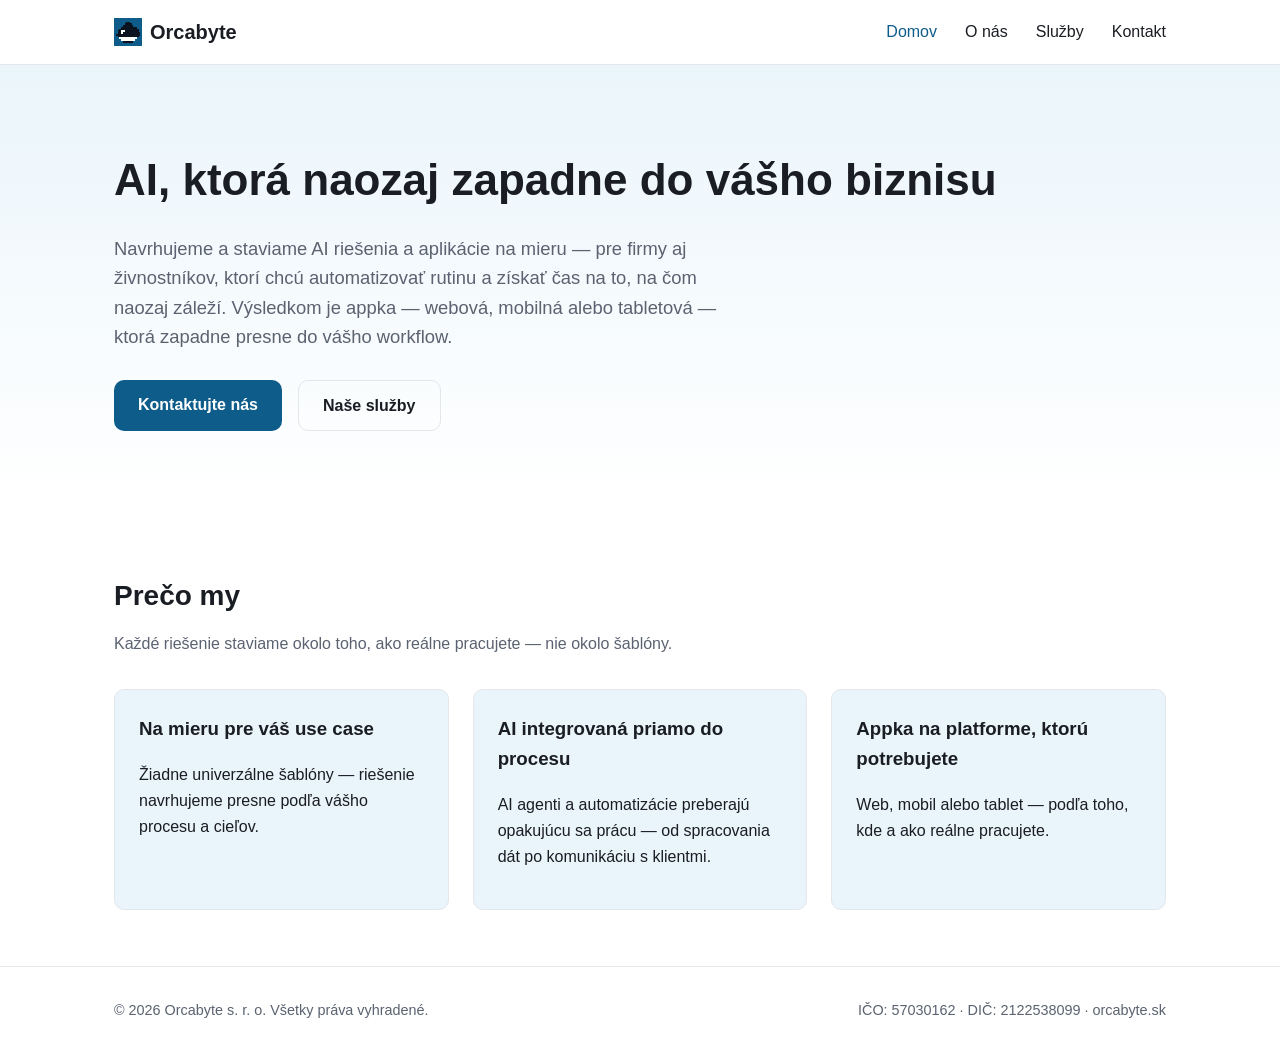
==== docs/index.html @ 5a41cb3c "Initial Orcabyte site: content, 8-bit orca branding, SEO + contact form setup" ====
<!DOCTYPE html>
<html lang="sk">
<head>
  <meta charset="UTF-8" />
  <meta name="viewport" content="width=device-width, initial-scale=1.0" />
  <title>Orcabyte — AI do vášho pracovného procesu</title>
  <meta name="description" content="Orcabyte integruje AI priamo do pracovných procesov firiem a živnostníkov — aplikácie na mieru pre web, mobil aj tablet." />
  <link rel="stylesheet" href="assets/css/style.css" />
  <link rel="icon" type="image/svg+xml" href="assets/img/logo-icon.svg" />
</head>
<body>

  <header class="site-header">
    <div class="container">
      <a class="logo" href="index.html"><img src="assets/img/logo-icon.svg" alt="Orcabyte logo" class="logo-icon" width="28" height="28" />Orcabyte</a>
      <button class="nav-toggle" aria-label="Otvoriť menu" aria-expanded="false">☰</button>
      <nav class="main-nav">
        <ul>
          <li><a class="active" href="index.html">Domov</a></li>
          <li><a href="o-nas.html">O nás</a></li>
          <li><a href="sluzby.html">Služby</a></li>
          <li><a href="kontakt.html">Kontakt</a></li>
        </ul>
      </nav>
    </div>
  </header>

  <main>
    <section class="hero">
      <div class="container">
        <h1>AI, ktorá naozaj zapadne do vášho biznisu</h1>
        <p>
          Navrhujeme a staviame AI riešenia a aplikácie na mieru — pre firmy aj živnostníkov,
          ktorí chcú automatizovať rutinu a získať čas na to, na čom naozaj záleží. Výsledkom
          je appka — webová, mobilná alebo tabletová — ktorá zapadne presne do vášho workflow.
        </p>
        <div class="cta-group">
          <a class="btn btn-primary" href="kontakt.html">Kontaktujte nás</a>
          <a class="btn btn-secondary" href="sluzby.html">Naše služby</a>
        </div>
      </div>
    </section>

    <section>
      <div class="container">
        <h2>Prečo my</h2>
        <p class="lead">Každé riešenie staviame okolo toho, ako reálne pracujete — nie okolo šablóny.</p>
        <div class="card-grid">
          <div class="card">
            <h3>Na mieru pre váš use case</h3>
            <p>Žiadne univerzálne šablóny — riešenie navrhujeme presne podľa vášho procesu a cieľov.</p>
          </div>
          <div class="card">
            <h3>AI integrovaná priamo do procesu</h3>
            <p>AI agenti a automatizácie preberajú opakujúcu sa prácu — od spracovania dát po komunikáciu s klientmi.</p>
          </div>
          <div class="card">
            <h3>Appka na platforme, ktorú potrebujete</h3>
            <p>Web, mobil alebo tablet — podľa toho, kde a ako reálne pracujete.</p>
          </div>
        </div>
      </div>
    </section>
  </main>

  <footer class="site-footer">
    <div class="container">
      <span>&copy; <span id="year"></span> Orcabyte s. r. o. Všetky práva vyhradené.</span>
      <span>IČO: 57030162 · DIČ: 2122538099 · orcabyte.sk</span>
    </div>
  </footer>

  <script>document.getElementById("year").textContent = new Date().getFullYear();</script>
  <script src="assets/js/main.js"></script>
</body>
</html>
---- docs/assets/css/style.css ----
/* ==========================================================================
   Orcabyte – základný štýl kostry webu
   Farby a fonty sú zámerne jednoduché placeholdery – uprav podľa brandu.
   ========================================================================== */

:root {
  --color-bg: #ffffff;
  --color-text: #1a1d23;
  --color-muted: #5b6270;
  --color-primary: #0e5c8a;
  --color-primary-dark: #073b5c;
  --color-surface: #eaf5fb;
  --color-border: #e3e6ea;
  --radius: 10px;
  --max-width: 1100px;
  --font-base: -apple-system, BlinkMacSystemFont, "Segoe UI", Roboto, Helvetica, Arial, sans-serif;
}

* {
  box-sizing: border-box;
}

html {
  scroll-behavior: smooth;
}

body {
  margin: 0;
  font-family: var(--font-base);
  color: var(--color-text);
  background: var(--color-bg);
  line-height: 1.6;
}

img {
  max-width: 100%;
  display: block;
}

a {
  color: var(--color-primary);
  text-decoration: none;
}

a:hover {
  text-decoration: underline;
}

.container {
  max-width: var(--max-width);
  margin: 0 auto;
  padding: 0 24px;
}

/* ---- Header / navigácia ---- */

.site-header {
  border-bottom: 1px solid var(--color-border);
  position: sticky;
  top: 0;
  background: var(--color-bg);
  z-index: 10;
}

.site-header .container {
  display: flex;
  align-items: center;
  justify-content: space-between;
  padding-top: 16px;
  padding-bottom: 16px;
}

.logo {
  display: flex;
  align-items: center;
  gap: 8px;
  font-weight: 700;
  font-size: 1.25rem;
  color: var(--color-text);
}

.logo-icon {
  width: 28px;
  height: 28px;
}

.logo:hover {
  text-decoration: none;
}

.nav-toggle {
  display: none;
  background: none;
  border: 1px solid var(--color-border);
  border-radius: 8px;
  padding: 8px 10px;
  cursor: pointer;
}

.main-nav ul {
  display: flex;
  gap: 28px;
  list-style: none;
  margin: 0;
  padding: 0;
}

.main-nav a {
  color: var(--color-text);
  font-weight: 500;
}

.main-nav a.active {
  color: var(--color-primary);
}

/* ---- Hero sekcia ---- */

.hero {
  padding: 80px 0 64px;
  background: linear-gradient(180deg, var(--color-surface), var(--color-bg));
}

.hero h1 {
  font-size: clamp(2rem, 4vw, 2.75rem);
  margin: 0 0 16px;
}

.hero p {
  font-size: 1.15rem;
  color: var(--color-muted);
  max-width: 640px;
}

.hero .cta-group {
  margin-top: 28px;
  display: flex;
  gap: 16px;
  flex-wrap: wrap;
}

/* ---- Tlačidlá ---- */

.btn {
  display: inline-block;
  padding: 12px 24px;
  border-radius: var(--radius);
  font-weight: 600;
  text-decoration: none;
}

.btn-primary {
  background: var(--color-primary);
  color: #fff;
}

.btn-primary:hover {
  background: var(--color-primary-dark);
  text-decoration: none;
}

.btn-secondary {
  background: transparent;
  color: var(--color-text);
  border: 1px solid var(--color-border);
}

.btn-secondary:hover {
  border-color: var(--color-text);
  text-decoration: none;
}

/* ---- Všeobecné sekcie ---- */

section {
  padding: 56px 0;
}

section h2 {
  font-size: 1.75rem;
  margin-bottom: 12px;
}

section > .container > p.lead {
  color: var(--color-muted);
  max-width: 680px;
  margin-top: 0;
}

.card-grid {
  display: grid;
  grid-template-columns: repeat(auto-fit, minmax(240px, 1fr));
  gap: 24px;
  margin-top: 32px;
}

.card {
  background: var(--color-surface);
  border: 1px solid var(--color-border);
  border-radius: var(--radius);
  padding: 24px;
}

.card h3 {
  margin-top: 0;
}

/* ---- Kontaktný formulár (placeholder, bez backendu) ---- */

.contact-form {
  display: grid;
  gap: 16px;
  max-width: 520px;
  margin-top: 24px;
}

.contact-form label {
  font-weight: 600;
  display: block;
  margin-bottom: 6px;
}

.contact-form input,
.contact-form textarea {
  width: 100%;
  padding: 10px 12px;
  border: 1px solid var(--color-border);
  border-radius: 8px;
  font: inherit;
}

.contact-info {
  margin-top: 32px;
  color: var(--color-muted);
}

/* ---- Footer ---- */

.site-footer {
  border-top: 1px solid var(--color-border);
  padding: 32px 0;
  color: var(--color-muted);
  font-size: 0.9rem;
}

.site-footer .container {
  display: flex;
  justify-content: space-between;
  flex-wrap: wrap;
  gap: 12px;
}

/* ---- Responzivita ---- */

@media (max-width: 720px) {
  .nav-toggle {
    display: inline-flex;
  }

  .main-nav {
    display: none;
    width: 100%;
  }

  .main-nav.open {
    display: block;
  }

  .main-nav ul {
    flex-direction: column;
    gap: 12px;
    padding: 16px 0;
  }

  .site-header .container {
    flex-wrap: wrap;
  }
}
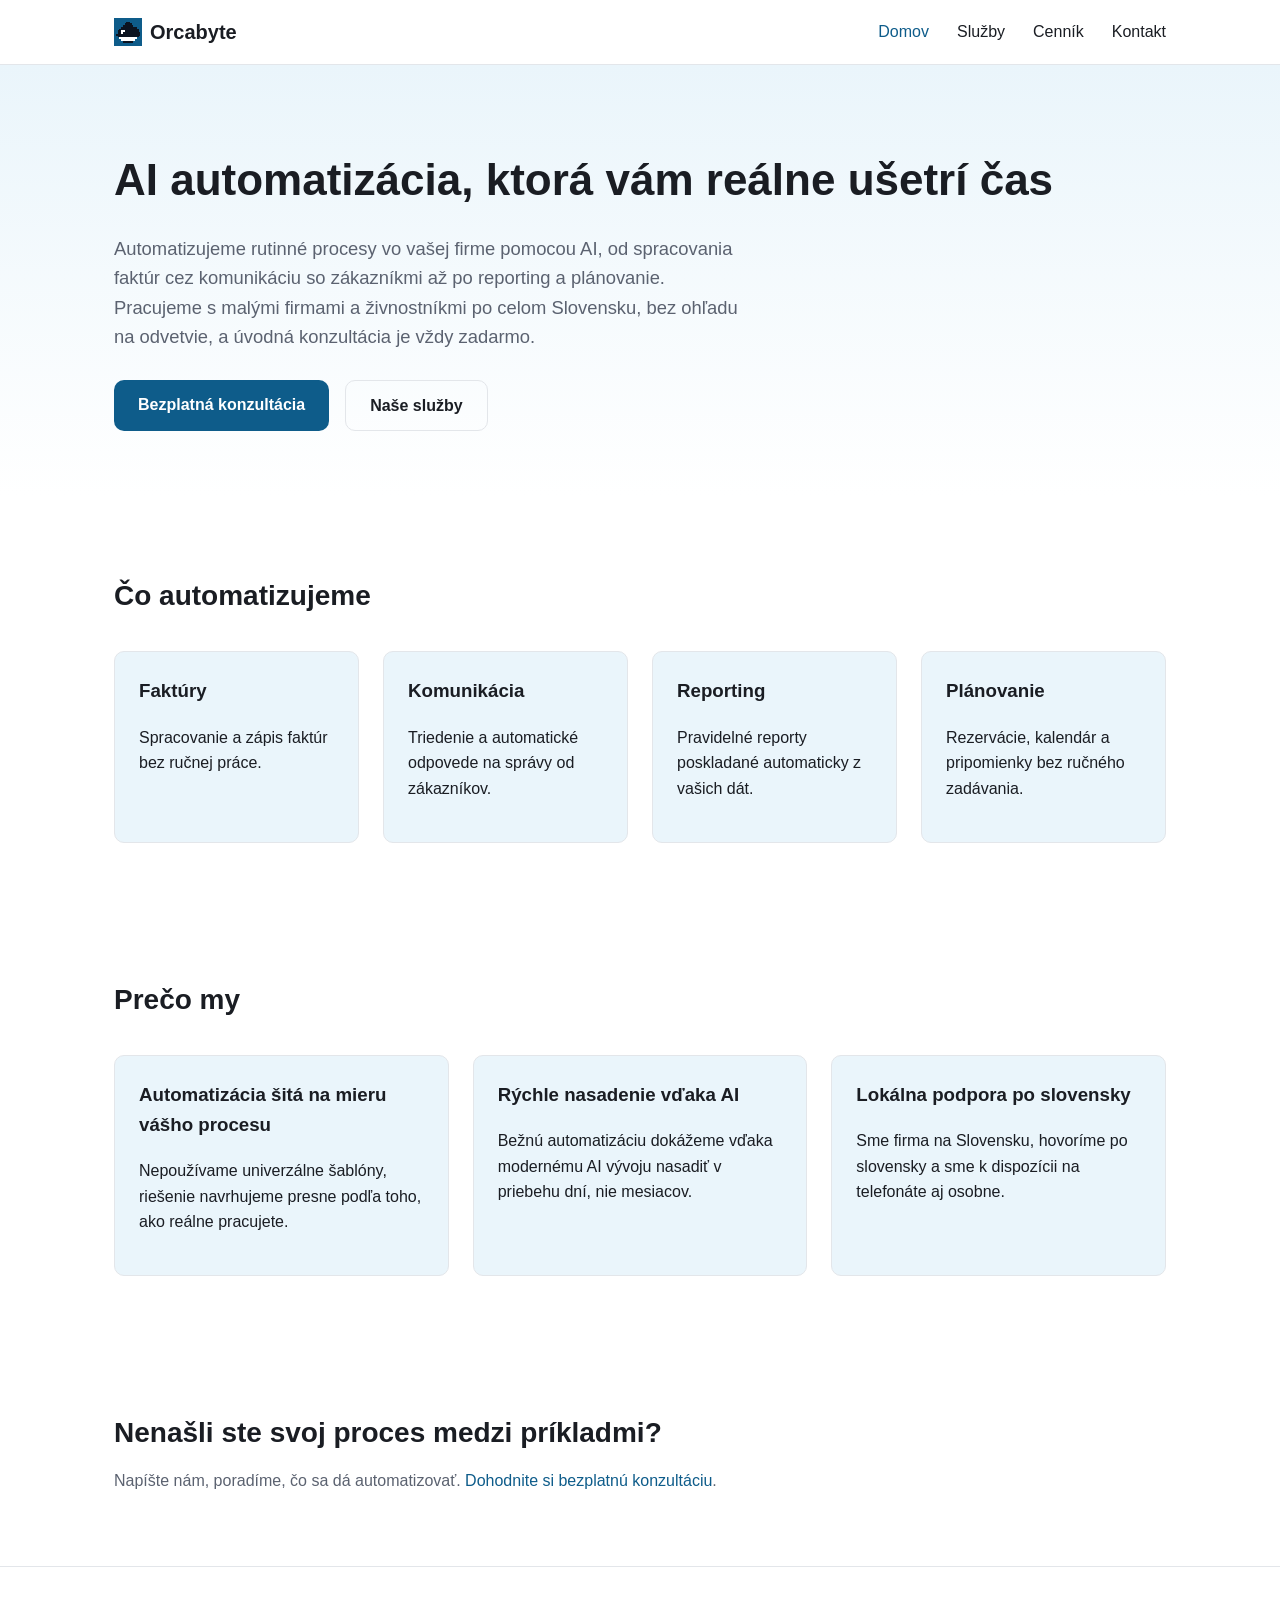
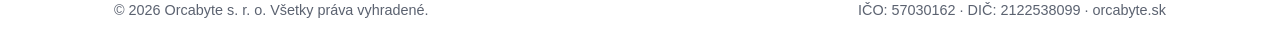
==== commit e9f47358: "Aktualizácia webu: cenník, nové služby, zrušenie O nás Mení zacielenie webu na AI automatizáciu fire" ====
--- a/docs/index.html
+++ b/docs/index.html
@@ -3,8 +3,8 @@
 <head>
   <meta charset="UTF-8" />
   <meta name="viewport" content="width=device-width, initial-scale=1.0" />
-  <title>Orcabyte — AI do vášho pracovného procesu</title>
-  <meta name="description" content="Orcabyte integruje AI priamo do pracovných procesov firiem a živnostníkov — aplikácie na mieru pre web, mobil aj tablet." />
+  <title>Orcabyte | AI automatizácia pre malé firmy na Slovensku</title>
+  <meta name="description" content="Orcabyte automatizuje firemné procesy pomocou AI pre malé firmy a živnostníkov na Slovensku: faktúry, komunikácia, reporting a plánovanie. Úvodná konzultácia zadarmo." />
   <link rel="stylesheet" href="assets/css/style.css" />
   <link rel="icon" type="image/svg+xml" href="assets/img/logo-icon.svg" />
 </head>
@@ -17,8 +17,8 @@
       <nav class="main-nav">
         <ul>
           <li><a class="active" href="index.html">Domov</a></li>
-          <li><a href="o-nas.html">O nás</a></li>
           <li><a href="sluzby.html">Služby</a></li>
+          <li><a href="cennik.html">Cenník</a></li>
           <li><a href="kontakt.html">Kontakt</a></li>
         </ul>
       </nav>
@@ -28,14 +28,14 @@
   <main>
     <section class="hero">
       <div class="container">
-        <h1>AI, ktorá naozaj zapadne do vášho biznisu</h1>
+        <h1>AI automatizácia, ktorá vám reálne ušetrí čas</h1>
         <p>
-          Navrhujeme a staviame AI riešenia a aplikácie na mieru — pre firmy aj živnostníkov,
-          ktorí chcú automatizovať rutinu a získať čas na to, na čom naozaj záleží. Výsledkom
-          je appka — webová, mobilná alebo tabletová — ktorá zapadne presne do vášho workflow.
+          Automatizujeme rutinné procesy vo vašej firme pomocou AI, od spracovania faktúr cez
+          komunikáciu so zákazníkmi až po reporting a plánovanie. Pracujeme s malými firmami a
+          živnostníkmi po celom Slovensku, bez ohľadu na odvetvie, a úvodná konzultácia je vždy zadarmo.
         </p>
         <div class="cta-group">
-          <a class="btn btn-primary" href="kontakt.html">Kontaktujte nás</a>
+          <a class="btn btn-primary" href="kontakt.html">Bezplatná konzultácia</a>
           <a class="btn btn-secondary" href="sluzby.html">Naše služby</a>
         </div>
       </div>
@@ -43,22 +43,52 @@
 
     <section>
       <div class="container">
-        <h2>Prečo my</h2>
-        <p class="lead">Každé riešenie staviame okolo toho, ako reálne pracujete — nie okolo šablóny.</p>
+        <h2>Čo automatizujeme</h2>
         <div class="card-grid">
           <div class="card">
-            <h3>Na mieru pre váš use case</h3>
-            <p>Žiadne univerzálne šablóny — riešenie navrhujeme presne podľa vášho procesu a cieľov.</p>
+            <h3>Faktúry</h3>
+            <p>Spracovanie a zápis faktúr bez ručnej práce.</p>
           </div>
           <div class="card">
-            <h3>AI integrovaná priamo do procesu</h3>
-            <p>AI agenti a automatizácie preberajú opakujúcu sa prácu — od spracovania dát po komunikáciu s klientmi.</p>
+            <h3>Komunikácia</h3>
+            <p>Triedenie a automatické odpovede na správy od zákazníkov.</p>
           </div>
           <div class="card">
-            <h3>Appka na platforme, ktorú potrebujete</h3>
-            <p>Web, mobil alebo tablet — podľa toho, kde a ako reálne pracujete.</p>
+            <h3>Reporting</h3>
+            <p>Pravidelné reporty poskladané automaticky z vašich dát.</p>
+          </div>
+          <div class="card">
+            <h3>Plánovanie</h3>
+            <p>Rezervácie, kalendár a pripomienky bez ručného zadávania.</p>
           </div>
         </div>
+      </div>
+    </section>
+
+    <section>
+      <div class="container">
+        <h2>Prečo my</h2>
+        <div class="card-grid">
+          <div class="card">
+            <h3>Automatizácia šitá na mieru vášho procesu</h3>
+            <p>Nepoužívame univerzálne šablóny, riešenie navrhujeme presne podľa toho, ako reálne pracujete.</p>
+          </div>
+          <div class="card">
+            <h3>Rýchle nasadenie vďaka AI</h3>
+            <p>Bežnú automatizáciu dokážeme vďaka modernému AI vývoju nasadiť v priebehu dní, nie mesiacov.</p>
+          </div>
+          <div class="card">
+            <h3>Lokálna podpora po slovensky</h3>
+            <p>Sme firma na Slovensku, hovoríme po slovensky a sme k dispozícii na telefonáte aj osobne.</p>
+          </div>
+        </div>
+      </div>
+    </section>
+
+    <section>
+      <div class="container">
+        <h2>Nenašli ste svoj proces medzi príkladmi?</h2>
+        <p class="lead">Napíšte nám, poradíme, čo sa dá automatizovať. <a href="kontakt.html">Dohodnite si bezplatnú konzultáciu</a>.</p>
       </div>
     </section>
   </main>
--- a/docs/assets/css/style.css
+++ b/docs/assets/css/style.css
@@ -205,6 +205,13 @@
   margin-top: 0;
 }
 
+.card .price {
+  font-weight: 700;
+  color: var(--color-primary);
+  font-size: 1.1rem;
+  margin: 4px 0 12px;
+}
+
 /* ---- Kontaktný formulár (placeholder, bez backendu) ---- */
 
 .contact-form {
